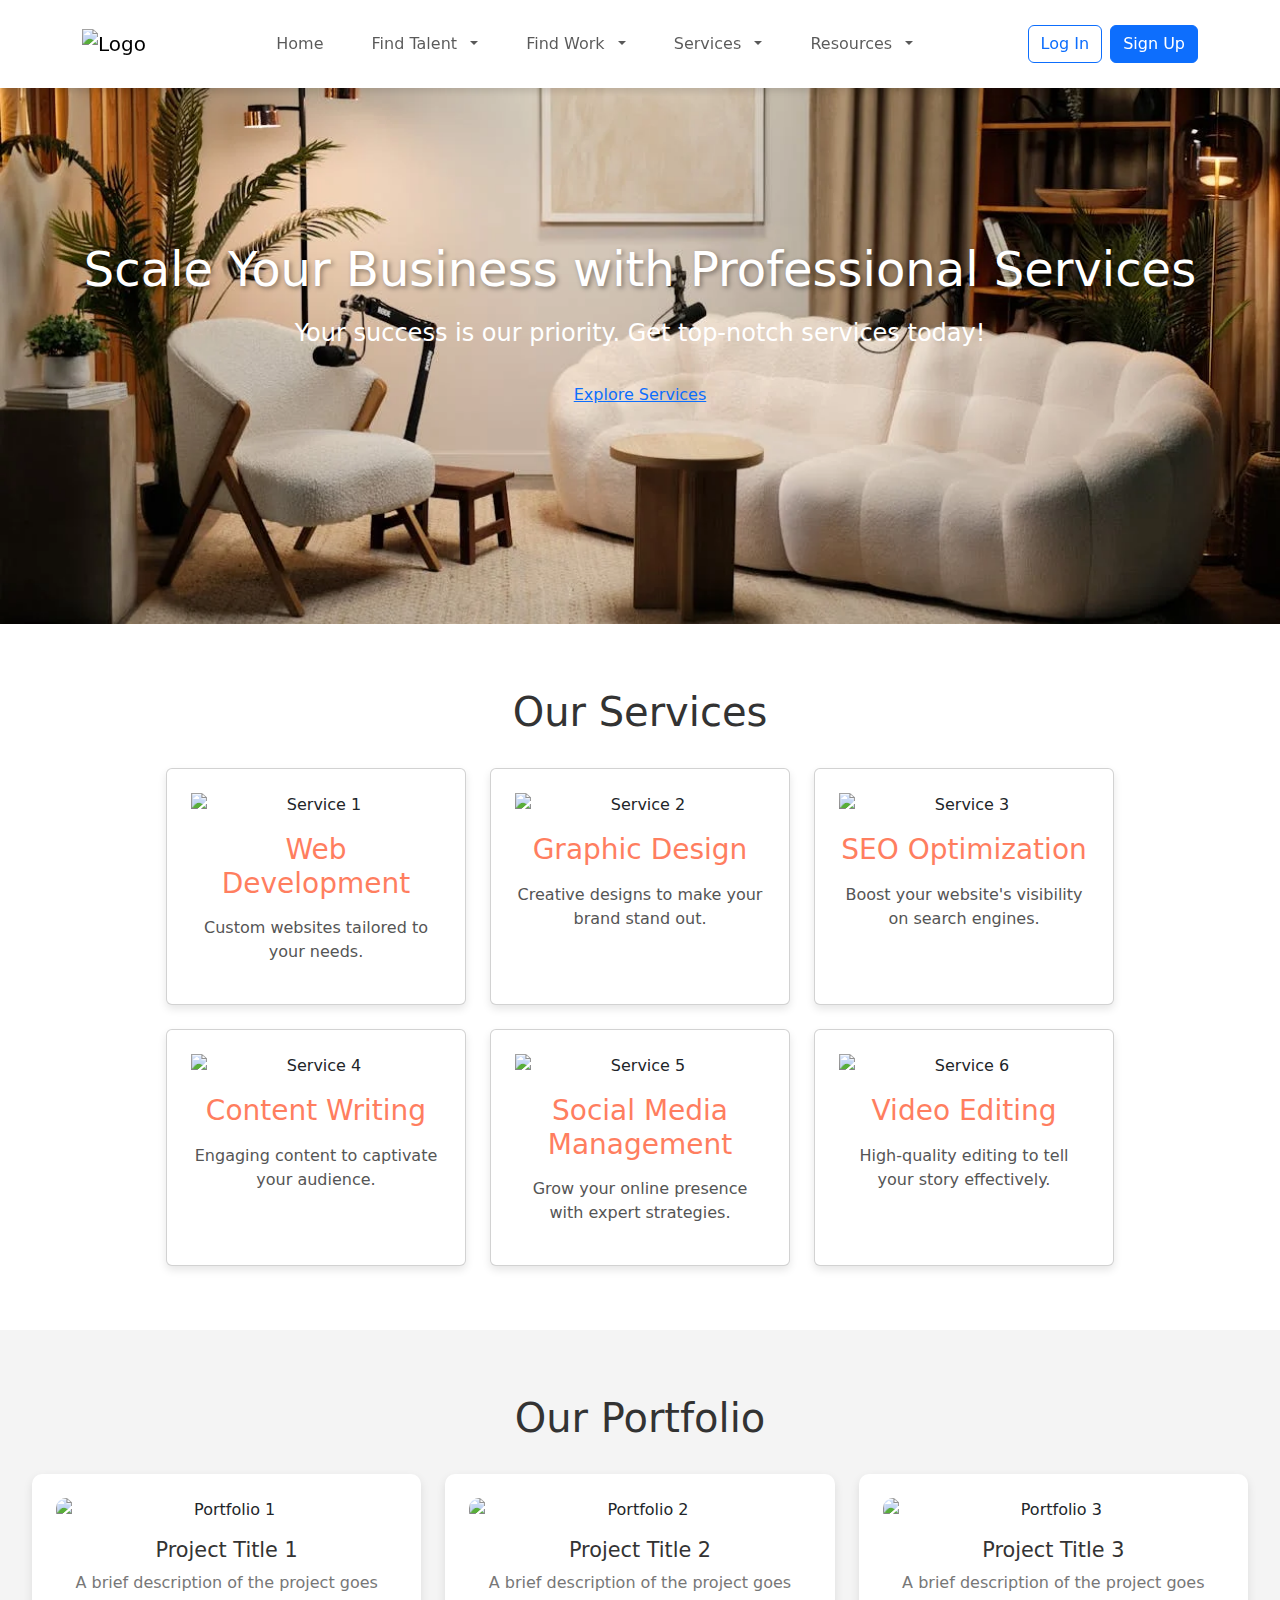
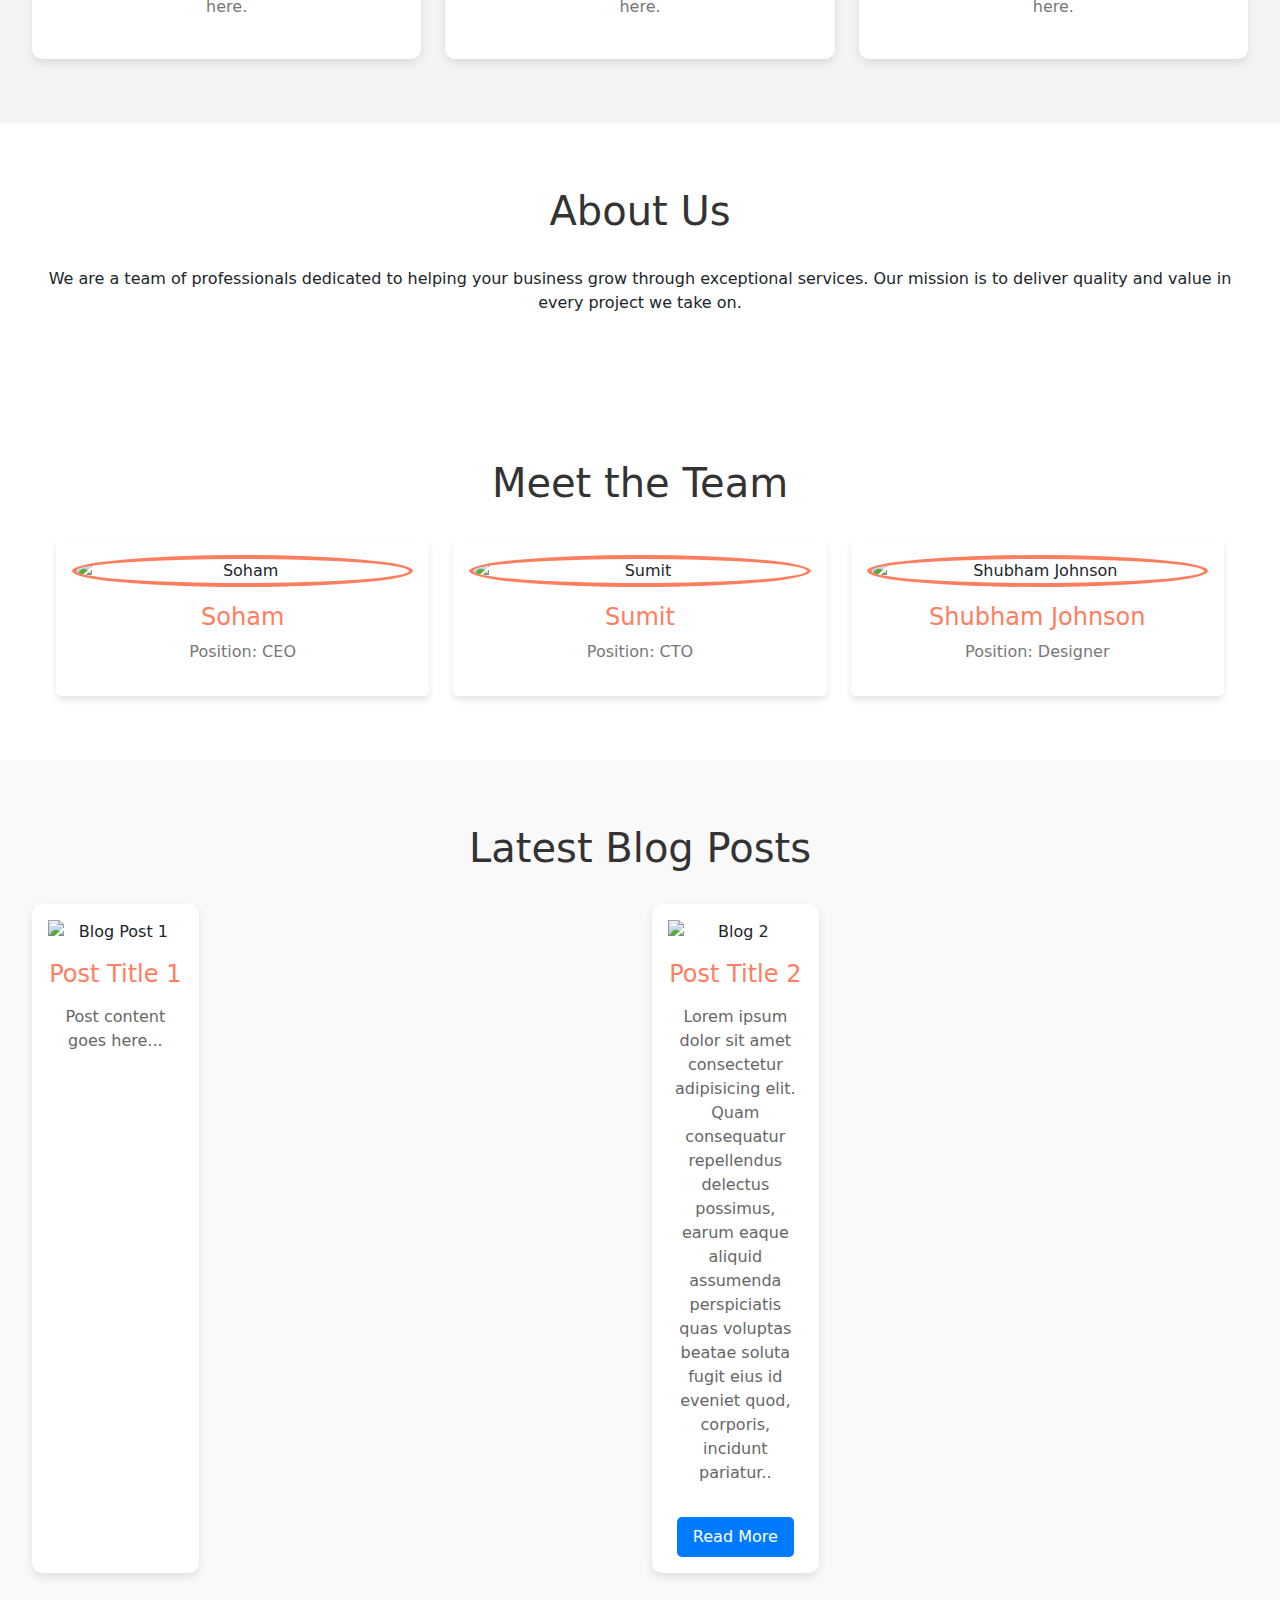
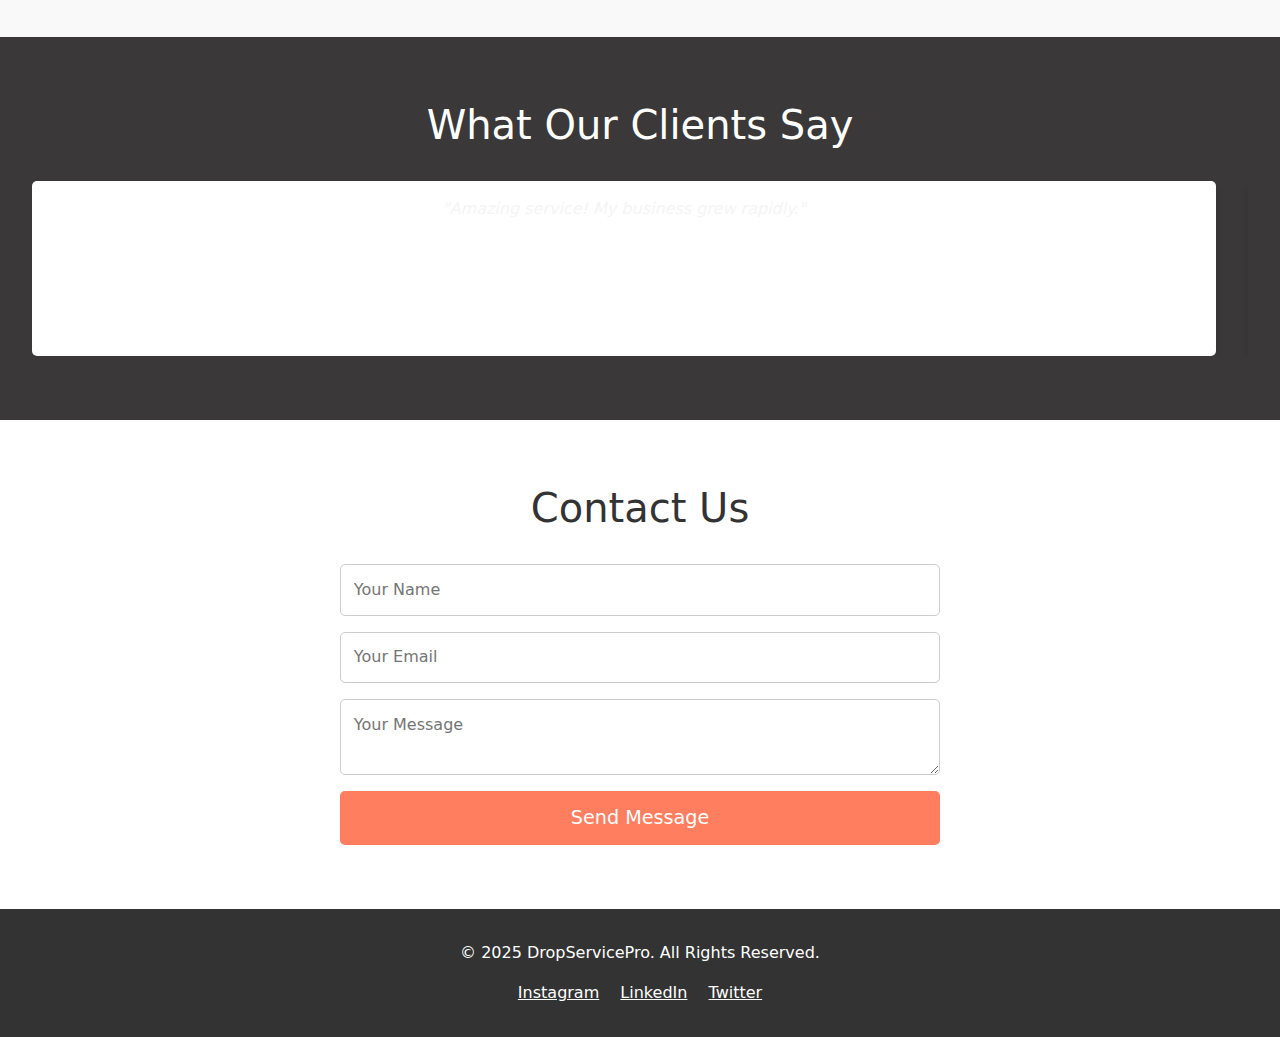
==== index.html @ 911f2a46 "Add files via upload" ====
<!DOCTYPE html>
<html lang="en">

<head>
    <meta charset="UTF-8">
    <meta name="viewport" content="width=device-width, initial-scale=1.0">
    <title>DS Website</title>
    <link rel="stylesheet" href="styles.css">
    <link rel="preconnect" href="https://fonts.googleapis.com">
    <link href="https://fonts.googleapis.com/css2?family=Roboto:wght@400;500;700&display=swap" rel="stylesheet">
    <link href="https://cdn.jsdelivr.net/npm/bootstrap@5.3.2/dist/css/bootstrap.min.css" rel="stylesheet">
</head>

<body>
    <header class="header-main fixed-top">
        <nav class="navbar navbar-expand-lg">
            <div class="container">
                <!-- Logo with Home Link -->
                <a class="navbar-brand" href="index.html">
                    <img src="logo.png" alt="Logo" class="main-logo">
                </a>
    
                <!-- Mobile Toggle -->
                <button class="navbar-toggler" type="button" data-bs-toggle="collapse" data-bs-target="#mainNav">
                    <span class="navbar-toggler-icon"></span>
                </button>
    
                <!-- Main Navigation -->
                <div class="collapse navbar-collapse" id="mainNav">
                    <ul class="navbar-nav mx-auto">
                        <!-- Home -->
                        <li class="nav-item">
                            <a class="nav-link" href="index.html">Home</a>
                        </li>
    
                        <!-- Find Talent Dropdown -->
                        <li class="nav-item dropdown">
                            <a class="nav-link dropdown-toggle" href="#" data-bs-toggle="dropdown">
                                Find Talent
                                <i class="fas fa-chevron-down ms-1"></i>
                            </a>
                            <div class="dropdown-menu">
                                <a class="dropdown-item" href="freelancers.html">Browse Freelancers</a>
                                <a class="dropdown-item" href="agencies.html">Agencies</a>
                                <a class="dropdown-item" href="post-project.html">Post a Project</a>
                            </div>
                        </li>
    
                        <!-- Find Work Dropdown -->
                        <li class="nav-item dropdown">
                            <a class="nav-link dropdown-toggle" href="#" data-bs-toggle="dropdown">
                                Find Work
                                <i class="fas fa-chevron-down ms-1"></i>
                            </a>
                            <div class="dropdown-menu">
                                <a class="dropdown-item" href="jobs.html">Browse Jobs</a>
                                <a class="dropdown-item" href="saved-jobs.html">Saved Jobs</a>
                                <a class="dropdown-item" href="proposals.html">Proposals</a>
                            </div>
                        </li>
    
                        <!-- Services -->
                        <li class="nav-item dropdown">
                            <a class="nav-link dropdown-toggle" href="#" data-bs-toggle="dropdown">
                                Services
                                <i class="fas fa-chevron-down ms-1"></i>
                            </a>
                            <div class="dropdown-menu">
                                <a class="dropdown-item" href="service.html">All Services</a>
                                <a class="dropdown-item" href="development.html">Development</a>
                                <a class="dropdown-item" href="design.html">Design</a>
                                <a class="dropdown-item" href="marketing.html">Marketing</a>
                            </div>
                        </li>
    
                        <!-- Resources -->
                        <li class="nav-item dropdown">
                            <a class="nav-link dropdown-toggle" href="#" data-bs-toggle="dropdown">
                                Resources
                                <i class="fas fa-chevron-down ms-1"></i>
                            </a>
                            <div class="dropdown-menu">
                                <a class="dropdown-item" href="blog.html">Blog</a>
                                <a class="dropdown-item" href="guides.html">Guides</a>
                                <a class="dropdown-item" href="community.html">Community</a>
                            </div>
                        </li>
                    </ul>
    
                    <!-- Auth Buttons -->
                    <div class="nav-auth d-flex align-items-center">
                        <a href="login.html" class="btn btn-outline-primary me-2">Log In</a>
                        <a href="signup.html" class="btn btn-primary">Sign Up</a>
                        
                        <!-- User Dropdown (show when logged in) -->
                        <div class="dropdown user-dropdown d-none">
                            <button class="btn dropdown-toggle" type="button" data-bs-toggle="dropdown">
                                <img src="avatar.jpg" alt="User" class="avatar-sm rounded-circle">
                                <span class="ms-2">John Doe</span>
                            </button>
                            <ul class="dropdown-menu dropdown-menu-end">
                                <li><a class="dropdown-item" href="profile.html">
                                    <i class="fas fa-user me-2"></i>Profile</a></li>
                                <li><a class="dropdown-item" href="dashboard.html">
                                    <i class="fas fa-tachometer-alt me-2"></i>Dashboard</a></li>
                                <li><a class="dropdown-item" href="settings.html">
                                    <i class="fas fa-cog me-2"></i>Settings</a></li>
                                <li><hr class="dropdown-divider"></li>
                                <li><a class="dropdown-item text-danger" href="logout.html">
                                    <i class="fas fa-sign-out-alt me-2"></i>Logout</a></li>
                            </ul>
                        </div>
                    </div>
                </div>
            </div>
        </nav>
    </header>
    <br>

    <section id="home" class="hero">
        <div class="hero-content">
            <h1>Scale Your Business with Professional Services</h1>
            <p>Your success is our priority. Get top-notch services today!</p>
            <a href="#services" class="btn-primary">Explore Services</a>
        </div>
    </section>

    <section id="services" class="services">
        <h2>Our Services</h2>
        <div class="service-cards">
            <div class="card">
                <img src="https://via.placeholder.com/150" alt="Service 1">
                <h3>Web Development</h3>
                <p>Custom websites tailored to your needs.</p>
            </div>
            <div class="card">
                <img src="https://via.placeholder.com/150" alt="Service 2">
                <h3>Graphic Design</h3>
                <p>Creative designs to make your brand stand out.</p>
            </div>
            <div class="card">
                <img src="https://via.placeholder.com/150" alt="Service 3">
                <h3>SEO Optimization</h3>
                <p>Boost your website's visibility on search engines.</p>
            </div>
            <div class="card">
                <img src="https://via.placeholder.com/150" alt="Service 4">
                <h3>Content Writing</h3>
                <p>Engaging content to captivate your audience.</p>
            </div>
            <div class="card">
                <img src="https://via.placeholder.com/150" alt="Service 5">
                <h3>Social Media Management</h3>
                <p>Grow your online presence with expert strategies.</p>
            </div>
            <div class="card">
                <img src="https://via.placeholder.com/150" alt="Service 6">
                <h3>Video Editing</h3>
                <p>High-quality editing to tell your story effectively.</p>
            </div>
        </div>
    </section>

    <section id="portfolio" class="portfolio">
        <h2>Our Portfolio</h2>
        <div class="portfolio-grid">
            <div class="portfolio-item">
                <img src="https://via.placeholder.com/300" alt="Portfolio 1">
                <h3>Project Title 1</h3>
                <p>A brief description of the project goes here.</p>
            </div>
            <div class="portfolio-item">
                <img src="https://via.placeholder.com/300" alt="Portfolio 2">
                <h3>Project Title 2</h3>
                <p>A brief description of the project goes here.</p>
            </div>
            <div class="portfolio-item">
                <img src="https://via.placeholder.com/300" alt="Portfolio 3">
                <h3>Project Title 3</h3>
                <p>A brief description of the project goes here.</p>
            </div>
        </div>
    </section>


    <section id="about" class="about">
        <h2>About Us</h2>
        <p>We are a team of professionals dedicated to helping your business grow through exceptional services. Our
            mission is to deliver quality and value in every project we take on.</p>
    </section>

    <section id="team" class="team">
        <h2>Meet the Team</h2>
        <div class="team-grid">
            <div class="team-member">
                <img src="https://via.placeholder.com/150" alt="Soham">
                <h4>Soham</h4>
                <p>Position: CEO</p>
            </div>
            <div class="team-member">
                <img src="https://via.placeholder.com/150" alt="Sumit">
                <h4>Sumit</h4>
                <p>Position: CTO</p>
            </div>
            <div class="team-member">
                <img src="https://via.placeholder.com/150" alt="Shubham Johnson">
                <h4>Shubham Johnson</h4>
                <p>Position: Designer</p>
            </div>
        </div>
    </section>


    <section id="blog" class="blog">
        <h2>Latest Blog Posts</h2>
        <div class="blog-grid">
            <article class="blog-post">
                <img src="https://via.placeholder.com/300" alt="Blog Post 1">
                <h3>Post Title 1</h3>
                <p>Post content goes here...</p>
            </article>
            <div class="blog-post">
                <img src="https://via.placeholder.com/300" alt="Blog 2">
                <h3>Post Title 2</h3>
                <p>Lorem ipsum dolor sit amet consectetur adipisicing elit. Quam consequatur
                    repellendus delectus possimus, earum eaque aliquid assumenda perspiciatis quas
                    voluptas beatae soluta fugit eius id eveniet quod, corporis, incidunt pariatur..</p>
                <a href="#" class="btn-secondary">Read More</a>
            </div>
        </div>
    </section>


    <section id="testimonials" class="testimonials">
        <h2 class="section-title">What Our Clients Say</h2>
        <div class="testimonials-slider">
            <div class="testimonial">
                <p>"Amazing service! My business grew rapidly."</p>
                <h4>- Om wakde</h4>
            </div>
            <div class="testimonial">
                <p>"Exceptional quality and timely delivery."</p>
                <h4>- YAsh waykar</h4>
            </div>
            <div class="testimonial">
                <p>"Best service! Good experience."</p>
                <h4>- Sarthak Gadge</h4>
            </div>
            <div class="testimonial">
                <p>"Awesome! I liked it."</p>
                <h4>- Soham Roy</h4>
                <div class="testimonial">
                    <p>"Awesome! Good Work."</p>

                </div>

            </div>
        </div>
    </section>


    <section id="contact" class="contact">
        <h2>Contact Us</h2>
        <form>
            <input type="text" placeholder="Your Name" required>
            <input type="email" placeholder="Your Email" required>
            <textarea placeholder="Your Message" required></textarea>
            <button type="submit" class="btn-primary">Send Message</button>
        </form>
    </section>

    <footer class="footer">
        <p>&copy; 2025 DropServicePro. All Rights Reserved.</p>
        <div class="social-icons">
            <a href="">Instagram</a>
            <a href="#">LinkedIn</a>
            <a href="#">Twitter</a>
        </div>
    </footer>
    <script src="https://cdn.jsdelivr.net/npm/@popperjs/core@2.11.8/dist/umd/popper.min.js"></script>
    <script src="https://cdn.jsdelivr.net/npm/bootstrap@5.3.2/dist/js/bootstrap.min.js"></script>
</body>

</html>
---- styles.css ----
/* Main styles */
body {
    font-family: 'Roboto', sans-serif;
    margin: 0;
    padding: 0;
    box-sizing: border-box;
    line-height: 1.6;
    color: #333;
    background-color: #f1f1f1;
}

a {
    text-decoration: none;
    color: inherit;
}

img {
    max-width: 100%;
    height: auto;
    display: block;
}

ul {
    list-style: none;
    margin: 0;
    padding: 0;
}

header {
    background: #fff;
    color: #000;
    padding: 1rem 2rem;
    position: sticky;
    top: 0;
    z-index: 1000;
    box-shadow: 0 4px 6px rgba(0, 0, 0, 0.1);
}

nav ul {
    display: flex;
    justify-content: space-around;
    align-items: center;
}

nav ul li {
    margin: 0 1rem;
}

nav ul li a {
    color: #000;
    padding: 0.5rem 1rem;
    border-radius: 5px;
    transition: background-color 0.3s ease;
}

nav ul li a:hover {
    background-color: #ff7e5f;
    color: #fff;
}

/* Hero section */
.hero {
    background: url('pexels-photo-30059613.webp') no-repeat center center/cover;
    height: 600px;
    color: #fff;
    text-align: center;
    display: flex;
    flex-direction: column;
    justify-content: center;
    align-items: center;
    padding: 2rem;
}

.hero h1 {
    font-size: 3rem;
    margin-bottom: 1rem;
    text-shadow: 2px 2px 5px rgba(0, 0, 0, 0.4);
}

.hero p {
    font-size: 1.5rem;
    margin-bottom: 2rem;
}

.cta-button {
    background-color: #ff7e5f;
    color: #fff;
    padding: 0.8rem 2rem;
    border: none;
    border-radius: 5px;
    cursor: pointer;
    font-size: 1.2rem;
    transition: background-color 0.3s, transform 0.3s ease;
}

.cta-button:hover {
    background-color: #feb47b;
    transform: translateY(-3px);
}

/* Section Titles */
section h2 {
    text-align: center;
    margin-bottom: 2rem;
    font-size: 2.5rem;
    color: #333;
    position: relative;
    animation: bounceIn 1s ease-out;
}

.about, .services, .team, .blog, .testimonials, .contact {
    padding: 4rem 2rem;
    text-align: center;
}

.about h2, .services h2, .team h2, .blog h2, .testimonials h2, .contact h2 {
    font-size: 2.5rem;
    margin-bottom: 2rem;
}

/* Services */
.services-grid, .team-grid, .blog-grid {
    display: flex;
    flex-wrap: wrap;
    gap: 2rem;
    justify-content: center;
}

.service, .team-member, .blog-post {
    background: #fff;
    padding: 1rem;
    border-radius: 5px;
    box-shadow: 0 4px 6px rgba(0, 0, 0, 0.1);
    flex: 1 1 calc(33.333% - 2rem);
    max-width: calc(33.333% - 2rem);
}

.service h3, .team-member h4, .blog-post h3 {
    font-size: 1.5rem;
    margin-bottom: 1rem;
}

.service p, .team-member p, .blog-post p {
    font-size: 1rem;
    margin-bottom: 1rem;
}

.services .service-cards {
    display: flex;
    flex-wrap: wrap;
    gap: 1.5rem;
    justify-content: center;
    margin-top: 2rem;
}

.card {
    background-color: #f9f9f9;
    border-radius: 10px;
    padding: 1.5rem;
    text-align: center;
    width: 300px;
    box-shadow: 0 4px 8px rgba(0, 0, 0, 0.1);
    transition: transform 0.3s ease, box-shadow 0.3s ease;
}

.card:hover {
    transform: translateY(-10px);
    box-shadow: 0 10px 15px rgba(0, 0, 0, 0.2);
}

.card h3 {
    margin-top: 1rem;
    color: #ff7e5f;
}

.card p {
    margin-top: 0.5rem;
    color: #555;
}

/* Portfolio */
.portfolio {
    background-color: #f4f4f4;
    padding: 4rem 2rem;
}

.portfolio-grid {
    display: grid;
    grid-template-columns: repeat(auto-fit, minmax(300px, 1fr));
    gap: 1.5rem;
}

.portfolio-item {
    background-color: #fff;
    border-radius: 10px;
    box-shadow: 0 4px 10px rgba(0, 0, 0, 0.1);
    padding: 1.5rem;
    text-align: center;
    transition: transform 0.3s ease, box-shadow 0.3s ease;
}

.portfolio-item:hover {
    transform: translateY(-10px);
    box-shadow: 0 10px 15px rgba(0, 0, 0, 0.15);
}

.portfolio-item img {
    border-radius: 10px;
    transition: transform 0.3s ease;
}

.portfolio-item img:hover {
    transform: scale(1.1);
}

.portfolio-item h3 {
    margin: 1rem 0 0.5rem;
    font-size: 1.3rem;
    color: #333;
}

.portfolio-item p {
    color: #777;
    font-size: 1rem;
}

/* Team */
.team {
    background-color: #fff;
    padding: 4rem 2rem;
    text-align: center;
}

.team-grid {
    display: flex;
    gap: 1.5rem;
    flex-wrap: wrap;
    justify-content: center;
    margin-top: 2rem;
}

.team-member {
    width: 220px;
    transition: transform 0.3s ease;
}

.team-member:hover {
    transform: scale(1.1);
}

.team-member img {
    width: 100%;
    border-radius: 50%;
    border: 4px solid #ff7e5f;
    transition: transform 0.3s ease;
}

.team-member img:hover {
    transform: scale(1.1);
}

.team-member h4 {
    margin: 1rem 0 0.5rem;
    color: #ff7e5f;
}

.team-member p {
    color: #777;
}

/* Blog */
.blog {
    background-color: #f9f9f9;
    padding: 4rem 2rem;
}

.blog-grid {
    display: grid;
    grid-template-columns: repeat(auto-fit, minmax(300px, 1fr));
    gap: 1.5rem;
}

.blog-post {
    background-color: #fff;
    border-radius: 10px;
    box-shadow: 0 4px 8px rgba(0, 0, 0, 0.1);
    padding: 1rem;
    text-align: center;
    transition: transform 0.3s ease, box-shadow 0.3s ease;
}

.blog-post:hover {
    transform: translateY(-5px);
    box-shadow: 0 10px 15px rgba(0, 0, 0, 0.15);
}

.blog-post h3 {
    margin: 1rem 0;
    color: #ff7e5f;
}

.blog-post p {
    color: #666;
}

.btn-secondary {
    display: inline-block;
    margin-top: 1rem;
    padding: 0.5rem 1rem;
    color: #fff;
    background-color: #007BFF;
    border-radius: 5px;
    text-decoration: none;
    transition: background-color 0.3s ease;
}

.btn-secondary:hover {
    background-color: #0056b3;
    transform: translateY(-3px);
}

/* Testimonials */
.testimonials {
    background-color:rgb(58, 56, 56);
    color: #fff;
    padding: 4rem 2rem;
    text-align: center;
}

.testimonials-slider {
    display: flex;
    overflow-x: auto;
    gap: 2rem;
    scroll-snap-type: x mandatory;
}

.testimonial {
    background: #fff;
    padding: 1rem;
    border-radius: 5px;
    box-shadow: 0 4px 6px rgba(0, 0, 0, 0.1);
    flex: 0 0 calc(100% - 2rem);
    scroll-snap-align: center;
}

.testimonial p {
    font-size: 1rem;
    margin-bottom: 1rem;
}

.testimonial h4 {
    font-size: 1.2rem;
    color: #ff7e5f;
}

.section-title {
    color: white;
    opacity: 90;
}

.testimonial:hover {
    transform: scale(1.05);
}

.testimonial p {
    font-style: italic;
    color: #f4f4f4;
}

.testimonial h4 {
    margin-top: 1rem;
    font-weight: 700;
    color: white;
}

/* Contact */
.contact form {
    display: flex;
    flex-direction: column;
    gap: 1rem;
    max-width: 600px;
    margin: 0 auto;
}

.contact form label {
    font-size: 1rem;
    text-align: left;
}

.contact form input, .contact form textarea {
    padding: 0.8rem;
    border: 1px solid #ccc;
    border-radius: 5px;
    font-size: 1rem;
}

.contact form button {
    background-color: #ff7e5f;
    color: #fff;
    padding: 0.8rem 2rem;
    border: none;
    border-radius: 5px;
    cursor: pointer;
    font-size: 1.2rem;
    transition: background-color 0.3s, transform 0.3s ease;
}

.contact form button:hover {
    background-color: #feb47b;
    transform: translateY(-3px);
}

.contact input,
.contact textarea,
.contact button {
    padding: 0.7rem;
    border-radius: 5px;
    border: 1px solid #ccc;
    font-size: 1rem;
    width: 100%;
    transition: border-color 0.3s;
}

.contact input:focus,
.contact textarea:focus {
    border-color: #000000;
}

.contact button {
    background-color: #ff7e5f;
    color: #fff;
    cursor: pointer;
    transition: background-color 0.3s;
}

.contact button:hover {
    background-color: #feb47b;
}

/* Footer */
footer {
    background: #333;
    color: #fff;
    padding: 2rem;
    text-align: center;
}

.footer-content {
    display: flex;
    flex-direction: column;
    align-items: center;
    gap: 1rem;
}

.footer-content p {
    margin: 0;
}

.footer-content .social-links {
    display: flex;
    gap: 1rem;
}

.footer-content .social-links a {
    color: #fff;
    transition: color 0.3s ease;
}

.footer-content .social-links a:hover {
    color: #ff7e5f;
}

.footer .social-icons a {
    color: #fff;
    margin: 0 0.5rem;
    transition: color 0.3s ease;
}

.footer .social-icons a:hover {
    color: #ff7e5f;
}

/* Animations */
@keyframes fadeIn {
    0% {
        opacity: 0;
    }
    100% {
        opacity: 1;
    }
}

@keyframes slideIn {
    0% {
        transform: translateY(50px);
        opacity: 0;
    }
    100% {
        transform: translateY(0);
        opacity: 1;
    }
}

@keyframes bounceIn {
    0% {
        transform: scale(0.5);
        opacity: 0;
    }
    60% {
        transform: scale(1.2);
        opacity: 1;
    }
    100% {
        transform: scale(1);
    }
}
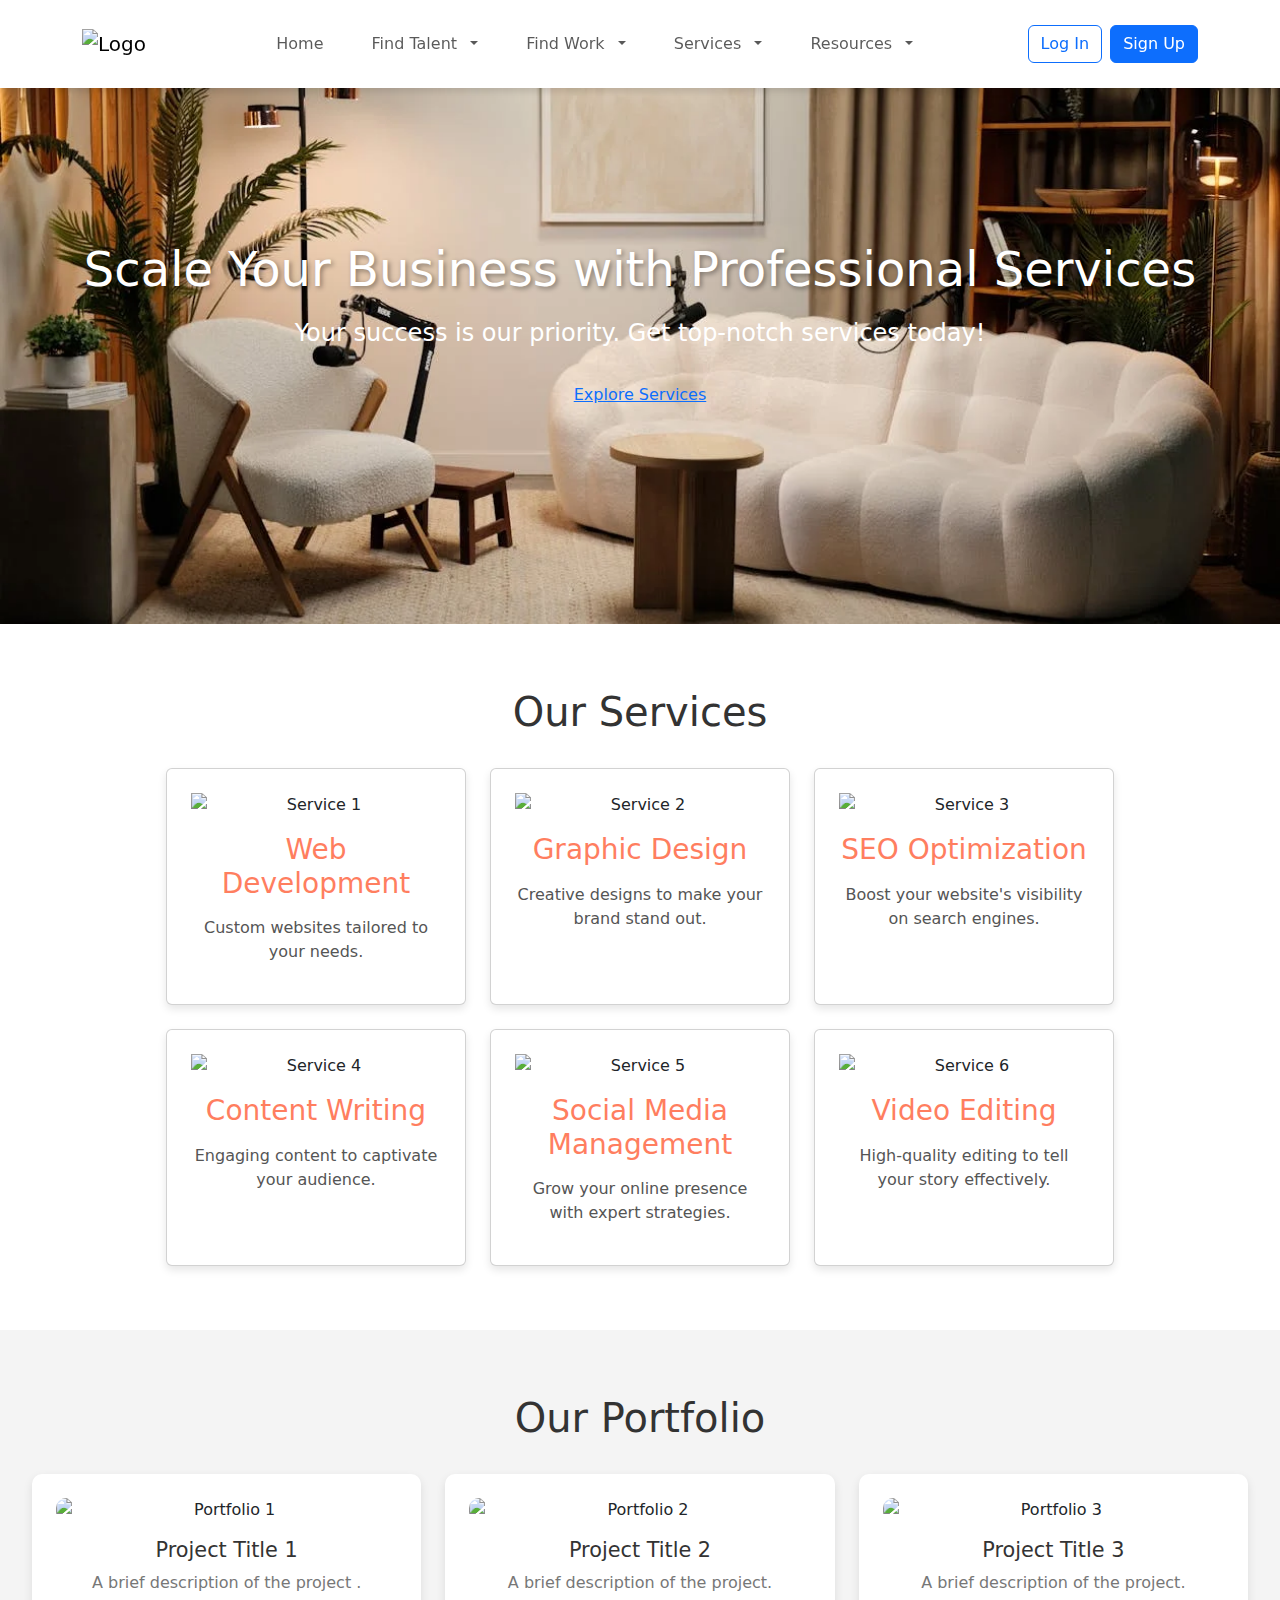
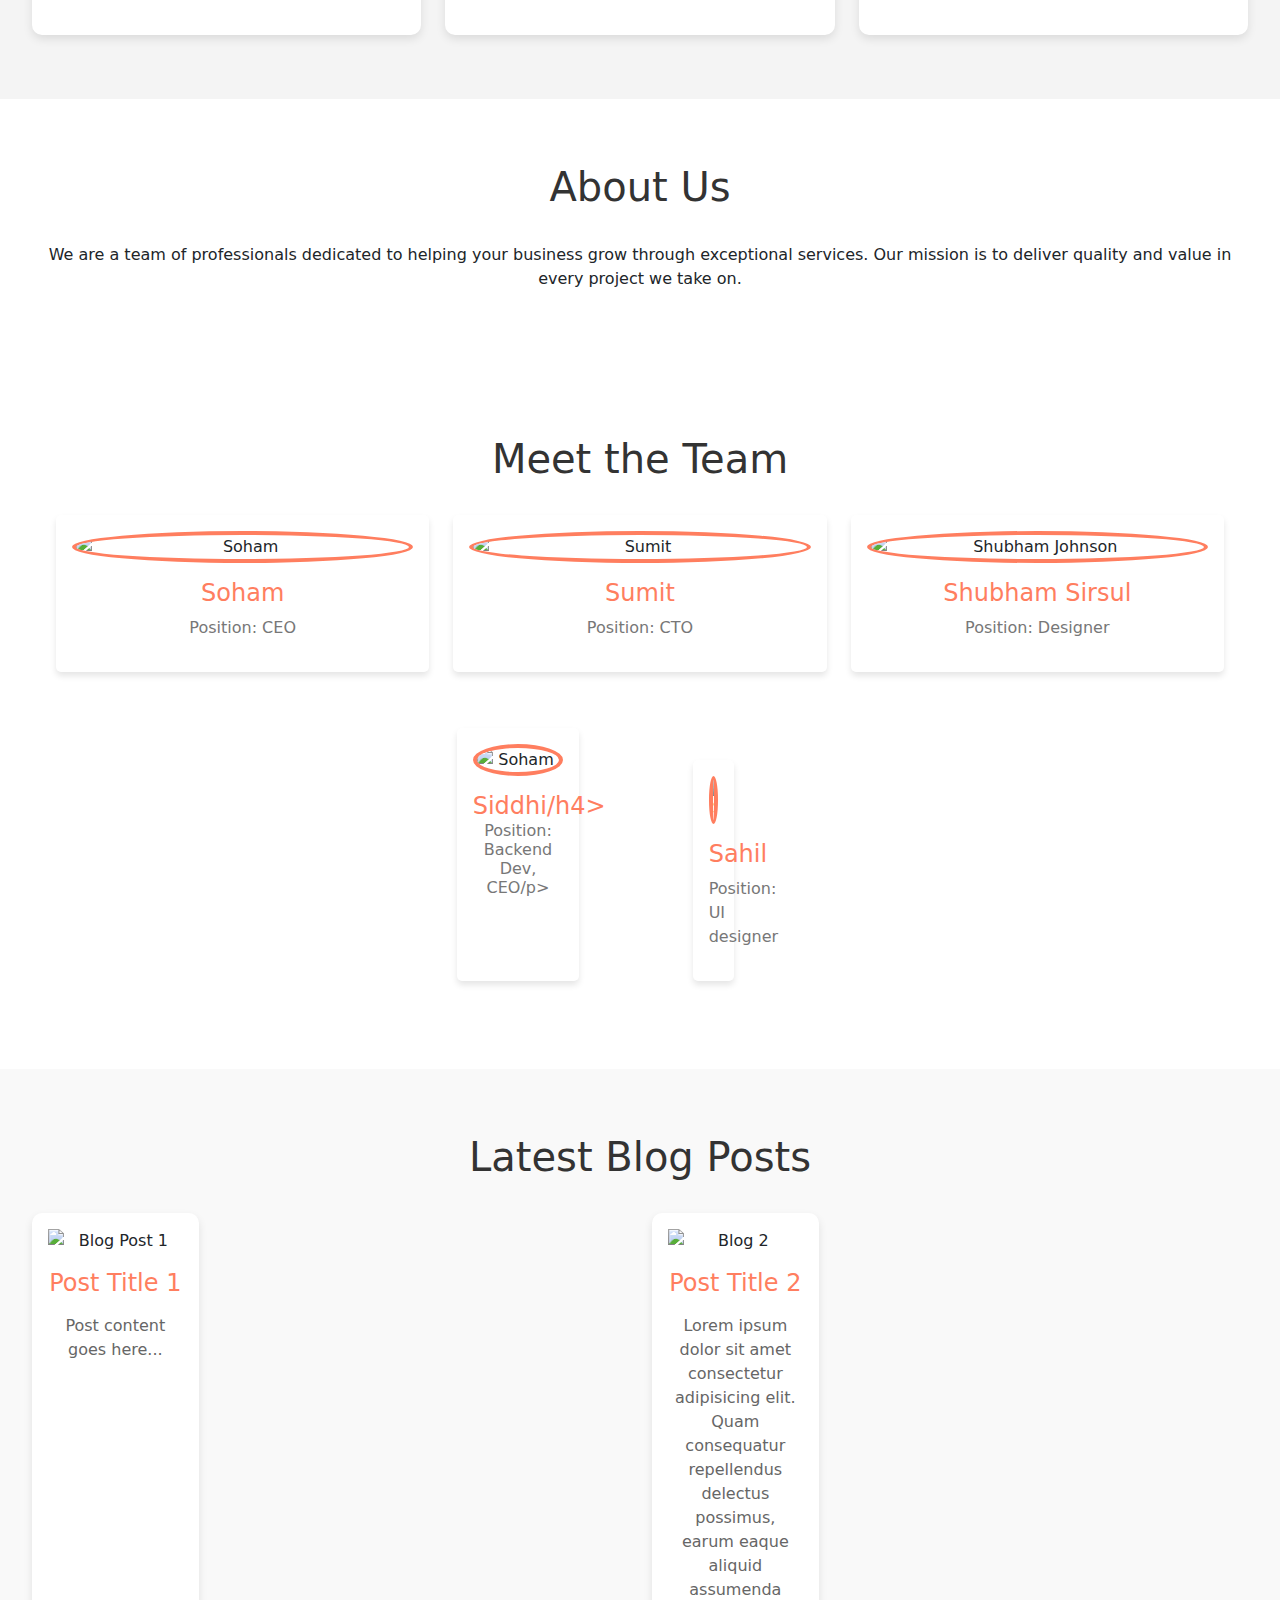
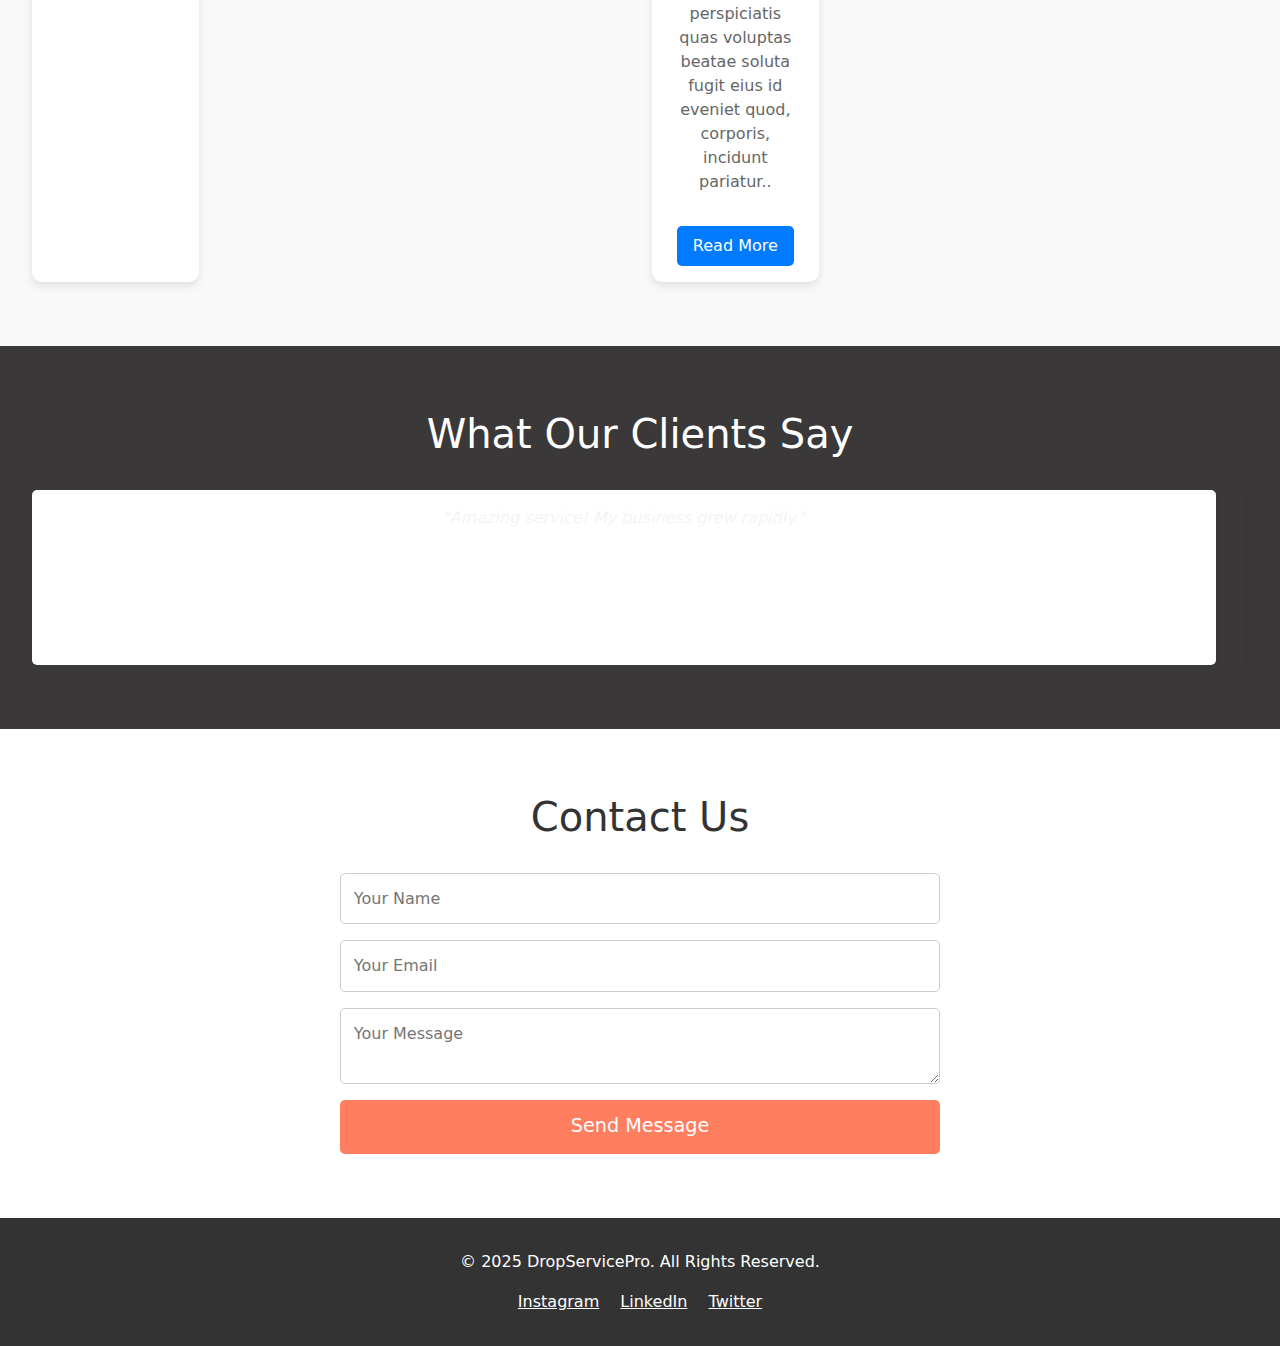
==== commit 82afd748: "index.html" ====
--- a/index.html
+++ b/index.html
@@ -17,7 +17,7 @@
             <div class="container">
                 <!-- Logo with Home Link -->
                 <a class="navbar-brand" href="index.html">
-                    <img src="logo.png" alt="Logo" class="main-logo">
+                    <img src="download__1_-removebg-preview.png" alt="Logo" class="main-logo">
                 </a>
     
                 <!-- Mobile Toggle -->
@@ -129,32 +129,32 @@
         <h2>Our Services</h2>
         <div class="service-cards">
             <div class="card">
-                <img src="https://via.placeholder.com/150" alt="Service 1">
+                <img src="https://images.pexels.com/photos/39284/macbook-apple-imac-computer-39284.jpeg?auto=compress&cs=tinysrgb&w=600" alt="Service 1">
                 <h3>Web Development</h3>
                 <p>Custom websites tailored to your needs.</p>
             </div>
             <div class="card">
-                <img src="https://via.placeholder.com/150" alt="Service 2">
+                <img src="https://images.pexels.com/photos/326501/pexels-photo-326501.jpeg?auto=compress&cs=tinysrgb&w=600" alt="Service 2">
                 <h3>Graphic Design</h3>
                 <p>Creative designs to make your brand stand out.</p>
             </div>
             <div class="card">
-                <img src="https://via.placeholder.com/150" alt="Service 3">
+                <img src="https://images.pexels.com/photos/270637/pexels-photo-270637.jpeg?auto=compress&cs=tinysrgb&w=600" alt="Service 3">
                 <h3>SEO Optimization</h3>
                 <p>Boost your website's visibility on search engines.</p>
             </div>
             <div class="card">
-                <img src="https://via.placeholder.com/150" alt="Service 4">
+                <img src="https://images.pexels.com/photos/1766604/pexels-photo-1766604.jpeg?auto=compress&cs=tinysrgb&w=600" alt="Service 4">
                 <h3>Content Writing</h3>
                 <p>Engaging content to captivate your audience.</p>
             </div>
             <div class="card">
-                <img src="https://via.placeholder.com/150" alt="Service 5">
+                <img src="https://images.pexels.com/photos/5081930/pexels-photo-5081930.jpeg?auto=compress&cs=tinysrgb&w=600" alt="Service 5">
                 <h3>Social Media Management</h3>
                 <p>Grow your online presence with expert strategies.</p>
             </div>
             <div class="card">
-                <img src="https://via.placeholder.com/150" alt="Service 6">
+                <img src="https://images.pexels.com/photos/257904/pexels-photo-257904.jpeg?auto=compress&cs=tinysrgb&w=600" alt="Service 6">
                 <h3>Video Editing</h3>
                 <p>High-quality editing to tell your story effectively.</p>
             </div>
@@ -167,51 +167,62 @@
             <div class="portfolio-item">
                 <img src="https://via.placeholder.com/300" alt="Portfolio 1">
                 <h3>Project Title 1</h3>
-                <p>A brief description of the project goes here.</p>
+                <p>A brief description of the project .</p>
             </div>
             <div class="portfolio-item">
                 <img src="https://via.placeholder.com/300" alt="Portfolio 2">
                 <h3>Project Title 2</h3>
-                <p>A brief description of the project goes here.</p>
+                <p>A brief description of the project.</p>
             </div>
             <div class="portfolio-item">
                 <img src="https://via.placeholder.com/300" alt="Portfolio 3">
                 <h3>Project Title 3</h3>
-                <p>A brief description of the project goes here.</p>
-            </div>
-        </div>
-    </section>
-
-
-    <section id="about" class="about">
+                <p>A brief description of the project.</p>
+            </div>
+        </div>
+    </section>
+
+
+     <section id="about" class="about">
         <h2>About Us</h2>
         <p>We are a team of professionals dedicated to helping your business grow through exceptional services. Our
             mission is to deliver quality and value in every project we take on.</p>
     </section>
-
     <section id="team" class="team">
         <h2>Meet the Team</h2>
         <div class="team-grid">
             <div class="team-member">
-                <img src="https://via.placeholder.com/150" alt="Soham">
+                <img src="Screenshot 2025-02-15 135414.png" alt="Soham">
                 <h4>Soham</h4>
                 <p>Position: CEO</p>
             </div>
             <div class="team-member">
-                <img src="https://via.placeholder.com/150" alt="Sumit">
+                <img src="Screenshot 2025-02-15 135249.png" alt="Sumit">
                 <h4>Sumit</h4>
                 <p>Position: CTO</p>
             </div>
             <div class="team-member">
-                <img src="https://via.placeholder.com/150" alt="Shubham Johnson">
-                <h4>Shubham Johnson</h4>
+                <img src="WhatsApp Image 2025-02-15 at 13..jpg" alt="Shubham Johnson">
+                <h4>Shubham Sirsul</h4>
                 <p>Position: Designer</p>
             </div>
-        </div>
-    </section>
-
-
-    <section id="blog" class="blog">
+            <div class="team-grid">
+                <div class="team-member">
+                    <img src="https://via.placeholder.com/150" alt="Soham">
+                    <h4>Siddhi/h4>
+                    <p>Position: Backend Dev, CEO/p>
+                </div>
+                <div class="team-grid">
+                    <div class="team-member">
+                        <img src="https://via.placeholder.com/150" alt="Soham">
+                        <h4>Sahil</h4>
+                        <p>Position: UI designer</p>
+                    </div>
+        </div>
+    </section>
+<br>
+
+   <section id="blog" class="blog">
         <h2>Latest Blog Posts</h2>
         <div class="blog-grid">
             <article class="blog-post">
@@ -281,4 +292,4 @@
     <script src="https://cdn.jsdelivr.net/npm/bootstrap@5.3.2/dist/js/bootstrap.min.js"></script>
 </body>
 
-</html>+</html>
